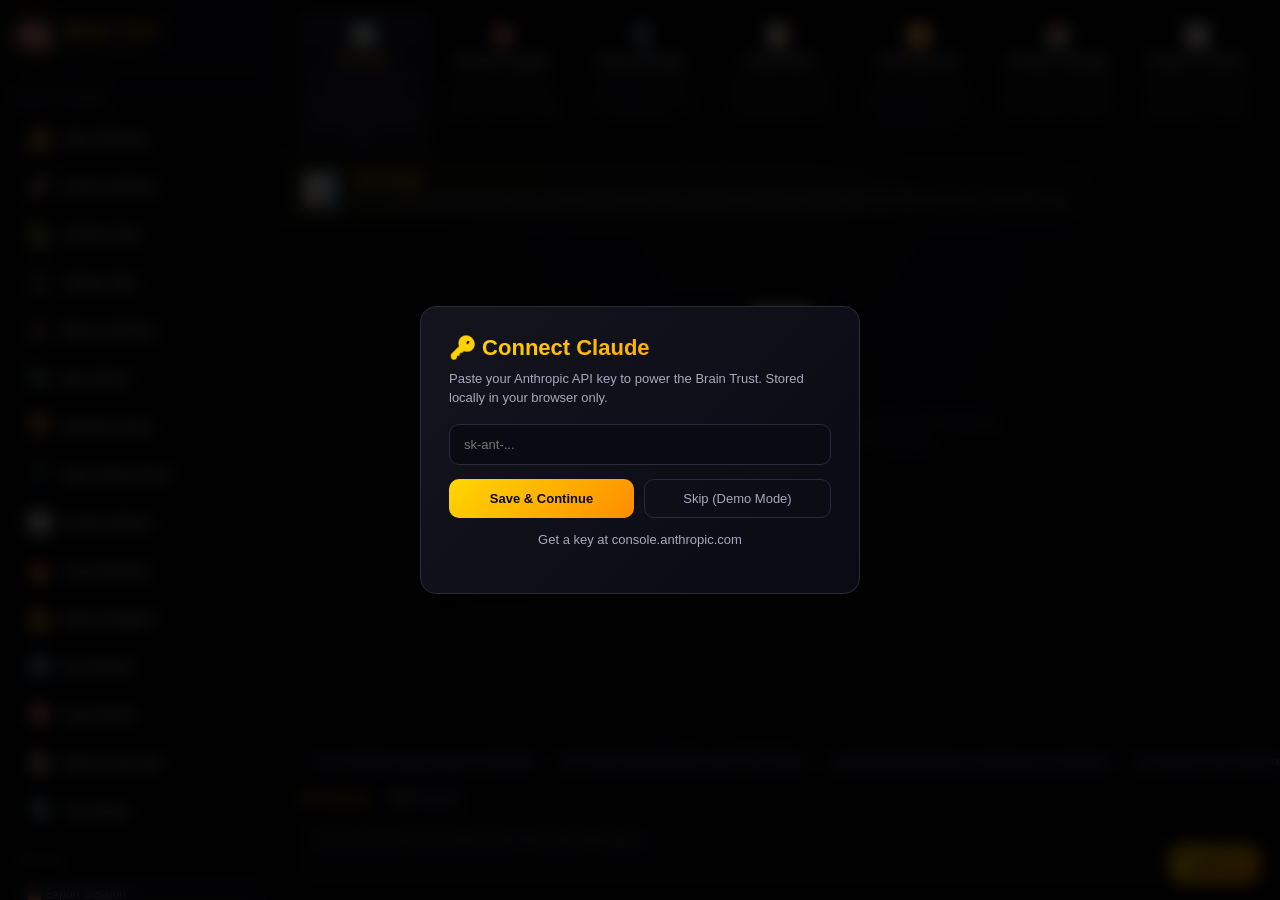
==== brain-trust/index.html @ 4b355547 "Restructure into two separate apps with a landing page - gym-tracker/  → GymTrack Pro (PWA, all asse" ====
<!DOCTYPE html>
<html lang="en">
<head>
<meta charset="UTF-8" />
<meta name="viewport" content="width=device-width, initial-scale=1.0" />
<title>AI Business Brain Trust v10</title>
<link rel="stylesheet" href="style.css" />
</head>
<body>
<div id="app">

  <!-- API KEY MODAL -->
  <div id="apiModal" class="modal">
    <div class="modal-card">
      <h2>🔑 Connect Claude</h2>
      <p>Paste your Anthropic API key to power the Brain Trust. Stored locally in your browser only.</p>
      <input id="apiKeyInput" type="password" placeholder="sk-ant-..." autocomplete="off" />
      <div class="modal-actions">
        <button id="saveKeyBtn" class="btn-primary">Save & Continue</button>
        <button id="skipKeyBtn" class="btn-ghost">Skip (Demo Mode)</button>
      </div>
      <p class="modal-hint">Get a key at console.anthropic.com</p>
    </div>
  </div>

  <!-- SIDEBAR -->
  <aside id="sidebar">
    <div class="brand">
      <div class="brand-logo">🧠</div>
      <div>
        <div class="brand-name">Brain Trust</div>
        <div class="brand-sub">v10 · 15 Experts</div>
      </div>
    </div>

    <div class="side-section">
      <div class="side-label">Select Expert</div>
      <div id="expertList" class="expert-list"></div>
    </div>

    <div class="side-section">
      <div class="side-label">Session</div>
      <button id="exportBtn" class="side-btn">📥 Export Session</button>
      <button id="clearBtn" class="side-btn">🗑️ Clear Chat</button>
      <button id="changeKeyBtn" class="side-btn">🔑 Change API Key</button>
    </div>

    <div class="side-section">
      <div class="side-label">Tags</div>
      <div id="tagList" class="tag-list"></div>
    </div>
  </aside>

  <!-- MAIN -->
  <main id="main">

    <!-- MODE TABS -->
    <nav id="modeTabs" class="mode-tabs"></nav>

    <!-- MODE HEADER -->
    <header id="modeHeader" class="mode-header">
      <div class="mode-header-icon">📊</div>
      <div class="mode-header-text">
        <div class="mode-header-name">Hot Seat</div>
        <div class="mode-header-desc">Describe your business or situation in detail. All 15 experts roast and audit it simultaneously, each finding the biggest problem from their lens with a severity rating.</div>
      </div>
    </header>

    <!-- CHAT -->
    <section id="chat" class="chat"></section>

    <!-- HINT CHIPS -->
    <div id="hintChips" class="hint-chips"></div>

    <!-- INPUT -->
    <footer class="composer">
      <div class="composer-meta">
        <span id="composerExpert" class="composer-expert">All Experts</span>
        <button id="tagBtn" class="composer-tag" title="Tag this conversation">🏷️ Untagged</button>
      </div>
      <div class="composer-row">
        <textarea id="userInput" placeholder="Describe your situation..." rows="2"></textarea>
        <button id="sendBtn" class="send-btn">Send ↗</button>
      </div>
    </footer>
  </main>
</div>

<script src="app.js"></script>
</body>
</html>
---- brain-trust/style.css ----
/* ── Reset ── */
*, *::before, *::after { box-sizing: border-box; margin: 0; padding: 0; }
html, body { height: 100%; }
body {
  font-family: -apple-system, BlinkMacSystemFont, "Segoe UI", Roboto, "Helvetica Neue", Arial, sans-serif;
  background: #0a0a0f;
  color: #e8e8ee;
  font-size: 14px;
  overflow: hidden;
}
button { font-family: inherit; cursor: pointer; border: none; background: none; color: inherit; }
input, textarea { font-family: inherit; }

/* ── Layout ── */
#app {
  display: grid;
  grid-template-columns: 280px 1fr;
  height: 100vh;
}

/* ── Sidebar ── */
#sidebar {
  background: linear-gradient(180deg, #0d0d14 0%, #08080d 100%);
  border-right: 1px solid #1f1f2e;
  overflow-y: auto;
  padding: 18px 14px;
  display: flex;
  flex-direction: column;
  gap: 22px;
}

.brand {
  display: flex;
  align-items: center;
  gap: 12px;
  padding-bottom: 14px;
  border-bottom: 1px solid #1a1a26;
}
.brand-logo {
  font-size: 32px;
  filter: drop-shadow(0 0 12px rgba(255, 200, 0, 0.5));
}
.brand-name {
  font-size: 18px;
  font-weight: 800;
  letter-spacing: -0.3px;
  background: linear-gradient(135deg, #ffd700, #ff8c00);
  -webkit-background-clip: text;
  -webkit-text-fill-color: transparent;
  background-clip: text;
}
.brand-sub {
  font-size: 11px;
  color: #6b6b80;
  margin-top: 2px;
}

.side-section { display: flex; flex-direction: column; gap: 8px; }
.side-label {
  font-size: 10px;
  font-weight: 700;
  text-transform: uppercase;
  letter-spacing: 1px;
  color: #6b6b80;
  margin-bottom: 4px;
}

.expert-list {
  display: flex;
  flex-direction: column;
  gap: 4px;
}
.expert-item {
  display: flex;
  align-items: center;
  gap: 10px;
  padding: 9px 10px;
  border-radius: 10px;
  cursor: pointer;
  transition: all 0.15s;
  border: 1px solid transparent;
}
.expert-item:hover {
  background: #14141f;
  border-color: #24243a;
}
.expert-item.active {
  background: linear-gradient(135deg, rgba(255, 215, 0, 0.12), rgba(255, 140, 0, 0.08));
  border-color: rgba(255, 215, 0, 0.4);
}
.expert-emoji {
  font-size: 20px;
  width: 28px;
  text-align: center;
}
.expert-name {
  font-size: 13px;
  font-weight: 600;
  color: #e8e8ee;
}
.expert-item.active .expert-name { color: #ffd700; }

.side-btn {
  text-align: left;
  padding: 9px 12px;
  border-radius: 8px;
  background: #14141f;
  border: 1px solid #1f1f2e;
  font-size: 12px;
  color: #c5c5d3;
  transition: all 0.15s;
}
.side-btn:hover {
  background: #1c1c2a;
  border-color: #2c2c42;
  color: #fff;
}

.tag-list { display: flex; flex-wrap: wrap; gap: 6px; }
.tag-pill {
  font-size: 11px;
  padding: 4px 9px;
  border-radius: 12px;
  background: #1a1a28;
  border: 1px solid #2a2a3e;
  color: #b8b8c8;
  cursor: pointer;
  transition: all 0.15s;
}
.tag-pill:hover { background: #25253a; color: #fff; }
.tag-pill.active { background: rgba(255, 215, 0, 0.15); border-color: rgba(255, 215, 0, 0.5); color: #ffd700; }
.tag-empty { font-size: 11px; color: #50506b; font-style: italic; }

/* ── Main ── */
#main {
  display: flex;
  flex-direction: column;
  background: radial-gradient(ellipse at top, #11111c 0%, #08080d 70%);
  overflow: hidden;
}

/* ── Mode Tabs ── */
.mode-tabs {
  display: grid;
  grid-template-columns: repeat(7, 1fr);
  gap: 4px;
  padding: 12px 16px 0;
  background: rgba(8, 8, 13, 0.8);
  border-bottom: 1px solid #1a1a26;
}
.mode-tab {
  display: flex;
  flex-direction: column;
  align-items: center;
  gap: 4px;
  padding: 10px 6px;
  border-radius: 10px 10px 0 0;
  border: 1px solid transparent;
  border-bottom: none;
  background: transparent;
  transition: all 0.15s;
  text-align: center;
}
.mode-tab:hover { background: #14141f; }
.mode-tab.active {
  background: linear-gradient(180deg, #1c1c2c, #14141f);
  border-color: rgba(255, 215, 0, 0.3);
}
.mode-tab-icon { font-size: 22px; }
.mode-tab-name {
  font-size: 12px;
  font-weight: 700;
  color: #e8e8ee;
}
.mode-tab.active .mode-tab-name { color: #ffd700; }
.mode-tab-desc {
  font-size: 9.5px;
  color: #6b6b80;
  line-height: 1.3;
  font-weight: 500;
}

/* ── Mode Header ── */
.mode-header {
  display: flex;
  align-items: center;
  gap: 14px;
  padding: 14px 20px;
  background: linear-gradient(90deg, rgba(255, 215, 0, 0.06), transparent);
  border-bottom: 1px solid #1a1a26;
}
.mode-header-icon { font-size: 32px; }
.mode-header-name {
  font-size: 17px;
  font-weight: 800;
  color: #ffd700;
  margin-bottom: 2px;
}
.mode-header-desc {
  font-size: 12.5px;
  color: #a8a8bd;
  line-height: 1.4;
}

/* ── Chat ── */
.chat {
  flex: 1;
  overflow-y: auto;
  padding: 20px 24px;
  display: flex;
  flex-direction: column;
  gap: 18px;
}

.msg { display: flex; flex-direction: column; gap: 8px; max-width: 100%; }

.msg-user {
  align-self: flex-end;
  max-width: 75%;
  padding: 12px 16px;
  border-radius: 16px 16px 4px 16px;
  background: linear-gradient(135deg, #2a2438, #1f1d2e);
  border: 1px solid #3a3550;
  color: #f0f0f8;
  font-size: 13.5px;
  line-height: 1.5;
}

.msg-ai-wrap {
  align-self: flex-start;
  width: 100%;
}

.expert-card {
  background: linear-gradient(135deg, #14141f 0%, #0f0f18 100%);
  border: 1px solid #24243a;
  border-radius: 14px;
  padding: 14px 16px;
  margin-bottom: 10px;
}
.expert-card-header {
  display: flex;
  align-items: center;
  gap: 10px;
  margin-bottom: 10px;
  padding-bottom: 10px;
  border-bottom: 1px solid #1f1f2e;
}
.expert-card-emoji { font-size: 26px; }
.expert-card-name {
  font-size: 14px;
  font-weight: 700;
  color: #ffd700;
}
.expert-card-title {
  font-size: 11px;
  color: #6b6b80;
}
.expert-card-body {
  font-size: 13px;
  line-height: 1.6;
  color: #d8d8e5;
  white-space: pre-wrap;
}

.severity {
  margin-left: auto;
  padding: 3px 9px;
  font-size: 10px;
  font-weight: 800;
  border-radius: 6px;
  letter-spacing: 0.5px;
}
.severity-CRITICAL { background: rgba(255, 60, 60, 0.18); color: #ff7070; border: 1px solid #ff404040; }
.severity-HIGH { background: rgba(255, 140, 0, 0.18); color: #ffa040; border: 1px solid #ff8c0040; }
.severity-MEDIUM { background: rgba(255, 215, 0, 0.15); color: #ffd700; border: 1px solid #ffd70040; }
.severity-LOW { background: rgba(120, 200, 120, 0.15); color: #8acc8a; border: 1px solid #78c87840; }

/* ── Hot Seat Grid ── */
.hotseat-grid {
  display: grid;
  grid-template-columns: repeat(2, 1fr);
  gap: 10px;
}
@media (max-width: 1200px) { .hotseat-grid { grid-template-columns: 1fr; } }

/* ── Decision Engine ── */
.decision-summary {
  padding: 14px 16px;
  margin-bottom: 14px;
  border-radius: 12px;
  background: linear-gradient(135deg, #1a1a28, #14141f);
  border: 1px solid #2a2a3e;
  text-align: center;
}
.decision-tally {
  font-size: 22px;
  font-weight: 800;
  margin-bottom: 6px;
}
.decision-verdict {
  font-size: 13px;
  color: #c5c5d3;
}
.vote-row {
  display: flex;
  align-items: center;
  gap: 10px;
  padding: 10px 12px;
  margin-bottom: 6px;
  background: #11111a;
  border: 1px solid #1f1f2e;
  border-radius: 10px;
}
.vote-emoji { font-size: 20px; }
.vote-name { font-weight: 700; font-size: 13px; min-width: 110px; color: #ffd700; }
.vote-badge {
  font-size: 10px;
  font-weight: 800;
  padding: 3px 8px;
  border-radius: 6px;
  letter-spacing: 0.5px;
}
.vote-YES { background: rgba(120, 200, 120, 0.2); color: #8acc8a; }
.vote-NO { background: rgba(255, 80, 80, 0.2); color: #ff7070; }
.vote-reason { flex: 1; font-size: 12.5px; color: #b8b8c8; line-height: 1.4; }

/* ── Calendar ── */
.day-calendar {
  display: grid;
  grid-template-columns: repeat(7, 1fr);
  gap: 6px;
  margin-top: 12px;
}
.day-cell {
  aspect-ratio: 1;
  padding: 6px;
  border-radius: 8px;
  background: #11111a;
  border: 1px solid #1f1f2e;
  display: flex;
  flex-direction: column;
  cursor: pointer;
  transition: all 0.15s;
  font-size: 10px;
}
.day-cell:hover { background: #1a1a26; border-color: #2c2c42; }
.day-cell.done {
  background: linear-gradient(135deg, rgba(120, 200, 120, 0.2), rgba(120, 200, 120, 0.05));
  border-color: rgba(120, 200, 120, 0.5);
}
.day-num { font-weight: 800; font-size: 13px; color: #ffd700; }
.day-task { font-size: 9.5px; color: #a8a8bd; line-height: 1.25; margin-top: 3px; flex: 1; overflow: hidden; }

/* ── Rating ── */
.msg-actions {
  display: flex;
  gap: 8px;
  margin-top: 4px;
  padding-left: 4px;
}
.rate-btn {
  font-size: 14px;
  opacity: 0.5;
  transition: all 0.15s;
  padding: 2px 4px;
  border-radius: 4px;
}
.rate-btn:hover { opacity: 1; transform: scale(1.15); }
.rate-btn.active { opacity: 1; }

/* ── Hint Chips ── */
.hint-chips {
  display: flex;
  gap: 8px;
  padding: 8px 24px 0;
  overflow-x: auto;
  scrollbar-width: thin;
}
.hint-chip {
  font-size: 11.5px;
  padding: 6px 12px;
  border-radius: 14px;
  background: #14141f;
  border: 1px solid #24243a;
  color: #a8a8bd;
  white-space: nowrap;
  cursor: pointer;
  transition: all 0.15s;
}
.hint-chip:hover {
  background: #1c1c2a;
  border-color: rgba(255, 215, 0, 0.4);
  color: #ffd700;
}

/* ── Composer ── */
.composer {
  padding: 12px 20px 16px;
  border-top: 1px solid #1a1a26;
  background: rgba(8, 8, 13, 0.9);
}
.composer-meta {
  display: flex;
  align-items: center;
  gap: 10px;
  margin-bottom: 8px;
  font-size: 11px;
}
.composer-expert {
  color: #ffd700;
  font-weight: 700;
}
.composer-tag {
  font-size: 11px;
  color: #8a8aa0;
  background: #14141f;
  border: 1px solid #24243a;
  padding: 3px 8px;
  border-radius: 10px;
  cursor: pointer;
}
.composer-tag:hover { color: #ffd700; border-color: #ffd700; }

.composer-row {
  display: flex;
  gap: 10px;
  align-items: flex-end;
}
#userInput {
  flex: 1;
  background: #11111a;
  border: 1px solid #24243a;
  border-radius: 12px;
  padding: 12px 14px;
  color: #e8e8ee;
  font-size: 14px;
  resize: none;
  min-height: 48px;
  max-height: 160px;
  line-height: 1.5;
  outline: none;
  transition: border-color 0.15s;
}
#userInput:focus { border-color: rgba(255, 215, 0, 0.5); }
.send-btn {
  padding: 12px 22px;
  background: linear-gradient(135deg, #ffd700, #ff8c00);
  color: #0a0a0f;
  font-weight: 800;
  border-radius: 12px;
  font-size: 13px;
  transition: all 0.15s;
}
.send-btn:hover { transform: translateY(-1px); box-shadow: 0 4px 12px rgba(255, 215, 0, 0.3); }
.send-btn:disabled { opacity: 0.5; cursor: not-allowed; transform: none; box-shadow: none; }

/* ── Loading ── */
.loading {
  display: flex;
  align-items: center;
  gap: 10px;
  padding: 14px 16px;
  color: #8a8aa0;
  font-size: 13px;
}
.spinner {
  width: 16px;
  height: 16px;
  border: 2px solid #2a2a3e;
  border-top-color: #ffd700;
  border-radius: 50%;
  animation: spin 0.8s linear infinite;
}
@keyframes spin { to { transform: rotate(360deg); } }

/* ── Empty state ── */
.empty-state {
  text-align: center;
  padding: 60px 20px;
  color: #6b6b80;
}
.empty-state-icon { font-size: 56px; margin-bottom: 14px; }
.empty-state-title { font-size: 18px; font-weight: 700; color: #c5c5d3; margin-bottom: 6px; }
.empty-state-desc { font-size: 13px; max-width: 480px; margin: 0 auto; line-height: 1.5; }

/* ── Modal ── */
.modal {
  position: fixed;
  inset: 0;
  background: rgba(0, 0, 0, 0.85);
  display: none;
  align-items: center;
  justify-content: center;
  z-index: 1000;
  backdrop-filter: blur(8px);
}
.modal.open { display: flex; }
.modal-card {
  background: linear-gradient(135deg, #14141f, #0a0a13);
  border: 1px solid #2a2a3e;
  border-radius: 16px;
  padding: 28px;
  max-width: 440px;
  width: 90%;
  box-shadow: 0 12px 48px rgba(0, 0, 0, 0.5);
}
.modal-card h2 {
  font-size: 22px;
  margin-bottom: 8px;
  background: linear-gradient(135deg, #ffd700, #ff8c00);
  -webkit-background-clip: text;
  -webkit-text-fill-color: transparent;
}
.modal-card p { color: #a8a8bd; font-size: 13px; margin-bottom: 16px; line-height: 1.5; }
.modal-card input {
  width: 100%;
  padding: 12px 14px;
  background: #0a0a13;
  border: 1px solid #2a2a3e;
  border-radius: 10px;
  color: #e8e8ee;
  font-size: 13px;
  margin-bottom: 14px;
  outline: none;
}
.modal-card input:focus { border-color: #ffd700; }
.modal-actions { display: flex; gap: 10px; }
.btn-primary {
  flex: 1;
  padding: 11px 16px;
  background: linear-gradient(135deg, #ffd700, #ff8c00);
  color: #0a0a0f;
  font-weight: 800;
  border-radius: 10px;
  font-size: 13px;
}
.btn-ghost {
  flex: 1;
  padding: 11px 16px;
  background: transparent;
  color: #a8a8bd;
  border: 1px solid #2a2a3e;
  border-radius: 10px;
  font-size: 13px;
}
.btn-ghost:hover { background: #14141f; color: #fff; }
.modal-hint { text-align: center; font-size: 11px; color: #6b6b80; margin-top: 12px; margin-bottom: 0; }

/* ── Mixtape ── */
.mixtape-block {
  display: flex;
  gap: 12px;
  padding: 12px 14px;
  margin-bottom: 8px;
  background: #11111a;
  border-left: 3px solid #ffd700;
  border-radius: 0 10px 10px 0;
}
.mixtape-emoji { font-size: 22px; }
.mixtape-content { flex: 1; }
.mixtape-name {
  font-size: 12px;
  font-weight: 700;
  color: #ffd700;
  margin-bottom: 4px;
}
.mixtape-text {
  font-size: 13px;
  line-height: 1.55;
  color: #d8d8e5;
}

/* Scrollbar */
::-webkit-scrollbar { width: 8px; height: 8px; }
::-webkit-scrollbar-track { background: transparent; }
::-webkit-scrollbar-thumb { background: #24243a; border-radius: 4px; }
::-webkit-scrollbar-thumb:hover { background: #34344a; }

/* Responsive */
@media (max-width: 900px) {
  #app { grid-template-columns: 1fr; }
  #sidebar { display: none; }
  .mode-tabs { grid-template-columns: repeat(4, 1fr); }
  .mode-tab-desc { display: none; }
}
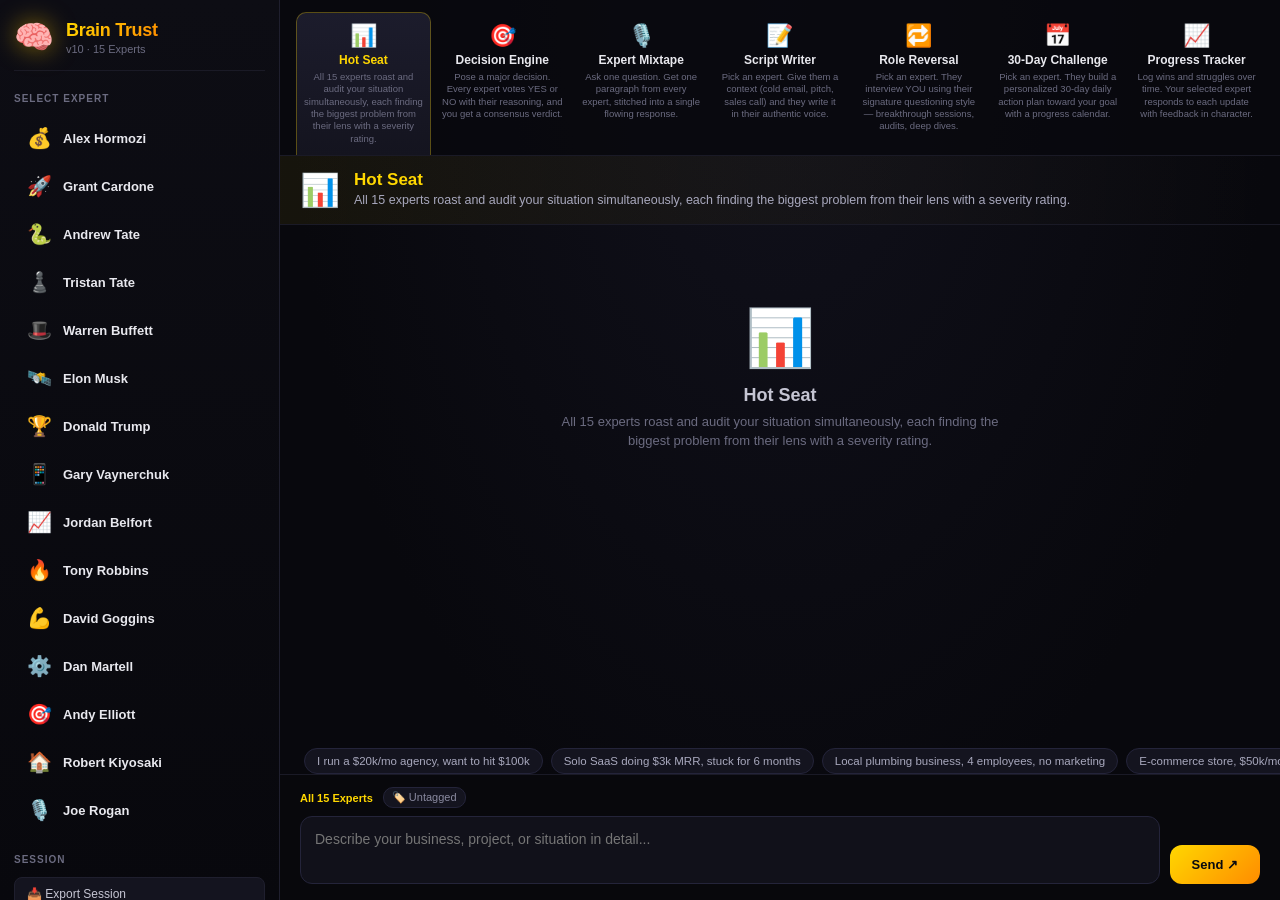
==== commit 3e0997bf: "Brain Trust: switch to fully offline demo mode (no API key)" ====
--- a/brain-trust/index.html
+++ b/brain-trust/index.html
@@ -8,20 +8,6 @@
 </head>
 <body>
 <div id="app">
-
-  <!-- API KEY MODAL -->
-  <div id="apiModal" class="modal">
-    <div class="modal-card">
-      <h2>🔑 Connect Claude</h2>
-      <p>Paste your Anthropic API key to power the Brain Trust. Stored locally in your browser only.</p>
-      <input id="apiKeyInput" type="password" placeholder="sk-ant-..." autocomplete="off" />
-      <div class="modal-actions">
-        <button id="saveKeyBtn" class="btn-primary">Save & Continue</button>
-        <button id="skipKeyBtn" class="btn-ghost">Skip (Demo Mode)</button>
-      </div>
-      <p class="modal-hint">Get a key at console.anthropic.com</p>
-    </div>
-  </div>
 
   <!-- SIDEBAR -->
   <aside id="sidebar">
@@ -42,7 +28,6 @@
       <div class="side-label">Session</div>
       <button id="exportBtn" class="side-btn">📥 Export Session</button>
       <button id="clearBtn" class="side-btn">🗑️ Clear Chat</button>
-      <button id="changeKeyBtn" class="side-btn">🔑 Change API Key</button>
     </div>
 
     <div class="side-section">
--- a/brain-trust/style.css
+++ b/brain-trust/style.css
@@ -484,69 +484,6 @@
 .empty-state-title { font-size: 18px; font-weight: 700; color: #c5c5d3; margin-bottom: 6px; }
 .empty-state-desc { font-size: 13px; max-width: 480px; margin: 0 auto; line-height: 1.5; }
 
-/* ── Modal ── */
-.modal {
-  position: fixed;
-  inset: 0;
-  background: rgba(0, 0, 0, 0.85);
-  display: none;
-  align-items: center;
-  justify-content: center;
-  z-index: 1000;
-  backdrop-filter: blur(8px);
-}
-.modal.open { display: flex; }
-.modal-card {
-  background: linear-gradient(135deg, #14141f, #0a0a13);
-  border: 1px solid #2a2a3e;
-  border-radius: 16px;
-  padding: 28px;
-  max-width: 440px;
-  width: 90%;
-  box-shadow: 0 12px 48px rgba(0, 0, 0, 0.5);
-}
-.modal-card h2 {
-  font-size: 22px;
-  margin-bottom: 8px;
-  background: linear-gradient(135deg, #ffd700, #ff8c00);
-  -webkit-background-clip: text;
-  -webkit-text-fill-color: transparent;
-}
-.modal-card p { color: #a8a8bd; font-size: 13px; margin-bottom: 16px; line-height: 1.5; }
-.modal-card input {
-  width: 100%;
-  padding: 12px 14px;
-  background: #0a0a13;
-  border: 1px solid #2a2a3e;
-  border-radius: 10px;
-  color: #e8e8ee;
-  font-size: 13px;
-  margin-bottom: 14px;
-  outline: none;
-}
-.modal-card input:focus { border-color: #ffd700; }
-.modal-actions { display: flex; gap: 10px; }
-.btn-primary {
-  flex: 1;
-  padding: 11px 16px;
-  background: linear-gradient(135deg, #ffd700, #ff8c00);
-  color: #0a0a0f;
-  font-weight: 800;
-  border-radius: 10px;
-  font-size: 13px;
-}
-.btn-ghost {
-  flex: 1;
-  padding: 11px 16px;
-  background: transparent;
-  color: #a8a8bd;
-  border: 1px solid #2a2a3e;
-  border-radius: 10px;
-  font-size: 13px;
-}
-.btn-ghost:hover { background: #14141f; color: #fff; }
-.modal-hint { text-align: center; font-size: 11px; color: #6b6b80; margin-top: 12px; margin-bottom: 0; }
-
 /* ── Mixtape ── */
 .mixtape-block {
   display: flex;
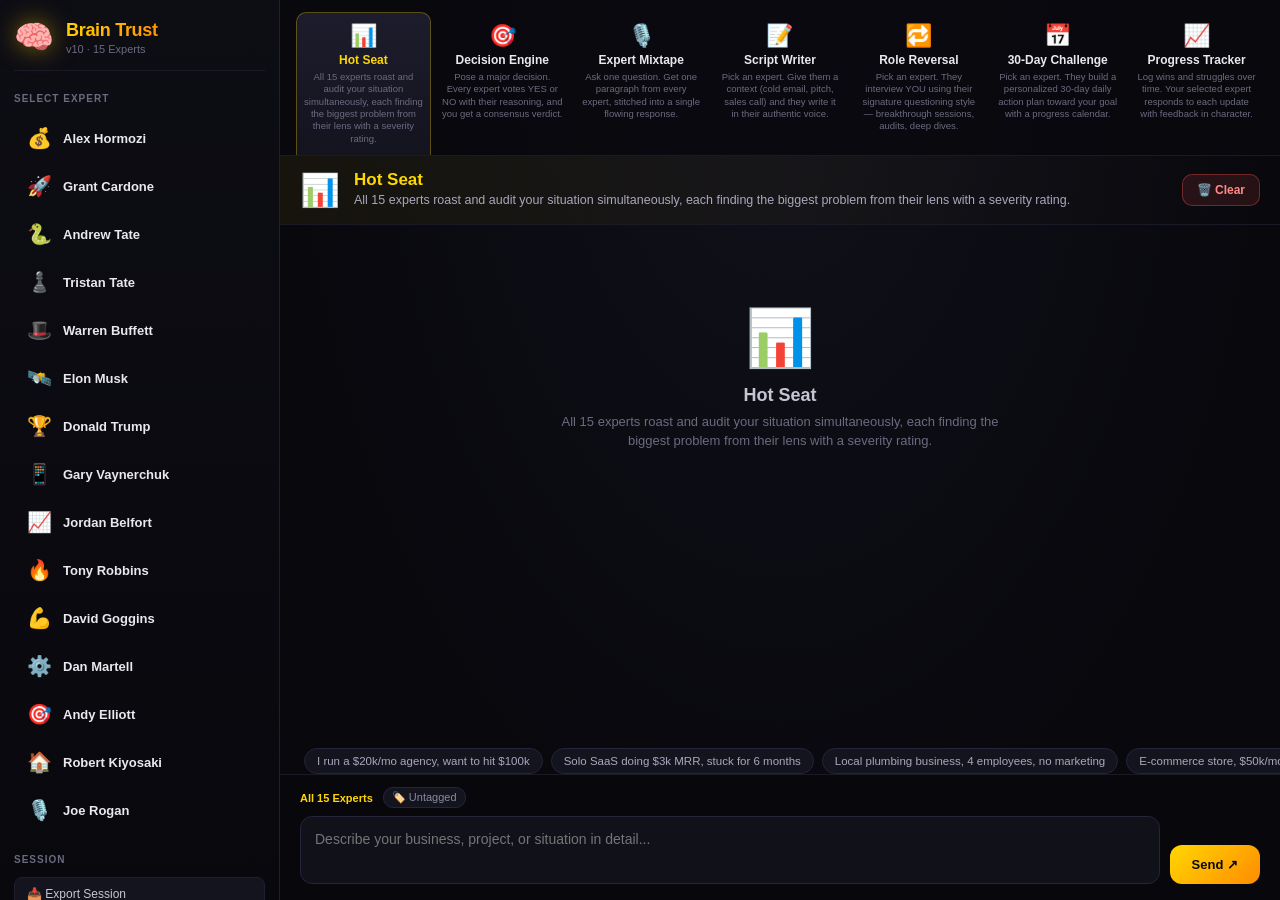
==== commit d1d7e4f8: "Brain Trust: add Clear button to mode header" ====
--- a/brain-trust/index.html
+++ b/brain-trust/index.html
@@ -49,6 +49,7 @@
         <div class="mode-header-name">Hot Seat</div>
         <div class="mode-header-desc">Describe your business or situation in detail. All 15 experts roast and audit it simultaneously, each finding the biggest problem from their lens with a severity rating.</div>
       </div>
+      <button id="clearChatBtn" class="clear-chat-btn" title="Clear all chat history">🗑️ Clear</button>
     </header>
 
     <!-- CHAT -->
--- a/brain-trust/style.css
+++ b/brain-trust/style.css
@@ -200,6 +200,23 @@
   font-size: 12.5px;
   color: #a8a8bd;
   line-height: 1.4;
+}
+.mode-header-text { flex: 1; min-width: 0; }
+.clear-chat-btn {
+  padding: 8px 14px;
+  background: rgba(255, 80, 80, 0.12);
+  border: 1px solid rgba(255, 80, 80, 0.35);
+  color: #ff8a8a;
+  border-radius: 10px;
+  font-size: 12px;
+  font-weight: 700;
+  white-space: nowrap;
+  transition: all 0.15s;
+}
+.clear-chat-btn:hover {
+  background: rgba(255, 80, 80, 0.22);
+  border-color: rgba(255, 80, 80, 0.6);
+  color: #fff;
 }
 
 /* ── Chat ── */
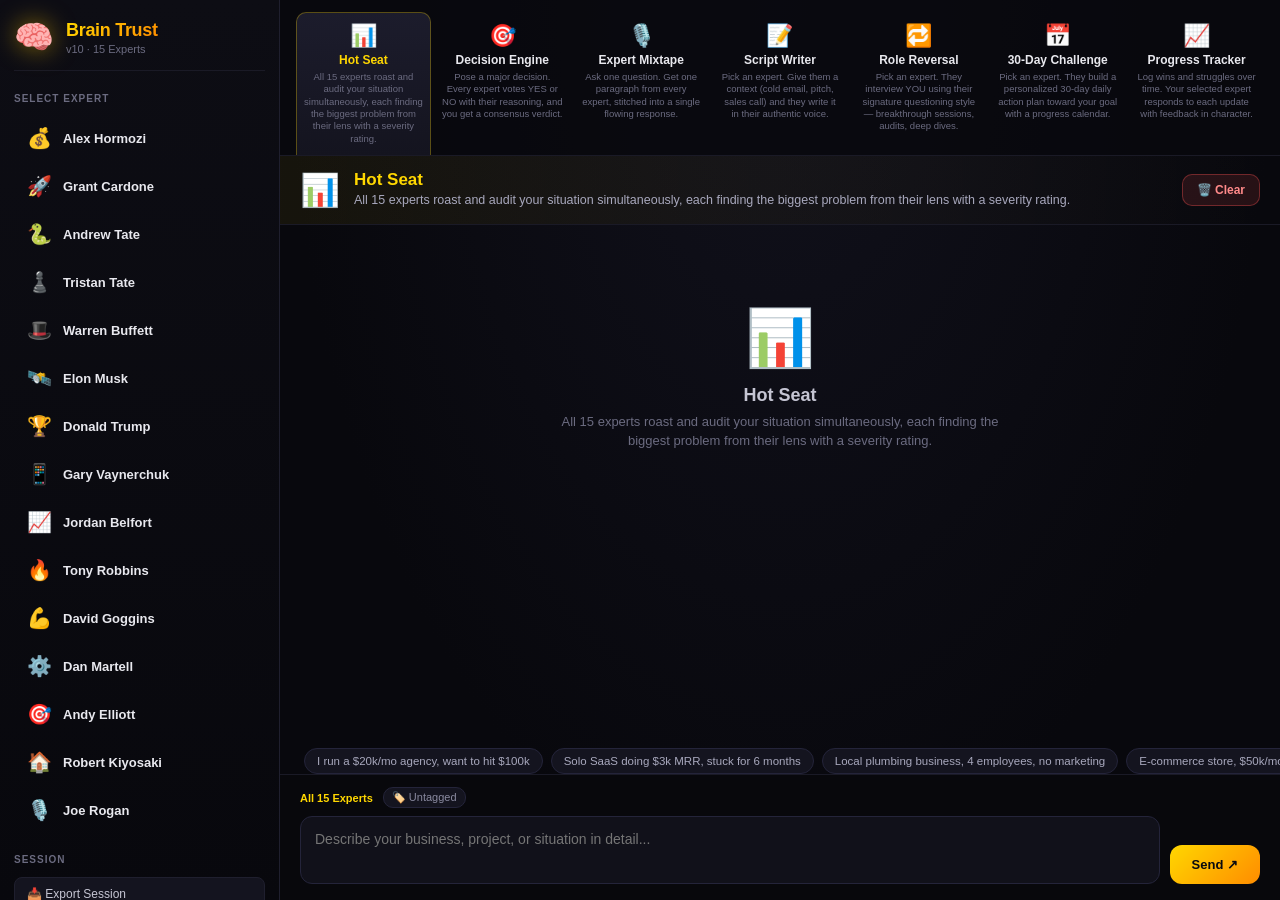
==== commit a365ccf6: "Clean stock display + add searchable Glossary - Removed visible 'Form 4' / 'accession' jargon. SEC f" ====
--- a/brain-trust/index.html
+++ b/brain-trust/index.html
@@ -28,6 +28,7 @@
       <div class="side-label">Session</div>
       <button id="exportBtn" class="side-btn">📥 Export Session</button>
       <button id="clearBtn" class="side-btn">🗑️ Clear Chat</button>
+      <button id="glossaryBtn" class="side-btn">📖 Glossary</button>
     </div>
 
     <div class="side-section">
@@ -49,8 +50,21 @@
         <div class="mode-header-name">Hot Seat</div>
         <div class="mode-header-desc">Describe your business or situation in detail. All 15 experts roast and audit it simultaneously, each finding the biggest problem from their lens with a severity rating.</div>
       </div>
+      <button id="glossaryBtnMobile" class="glossary-btn" title="Open glossary">📖 Glossary</button>
       <button id="clearChatBtn" class="clear-chat-btn" title="Clear all chat history">🗑️ Clear</button>
     </header>
+
+    <!-- GLOSSARY DRAWER -->
+    <div id="glossaryDrawer" class="glossary-drawer">
+      <div class="glossary-card">
+        <div class="glossary-head">
+          <div class="glossary-title">📖 Glossary</div>
+          <button id="closeGlossary" class="glossary-close">✕</button>
+        </div>
+        <input id="glossarySearch" class="glossary-search" type="text" placeholder="Search a term…" />
+        <div id="glossaryList" class="glossary-list"></div>
+      </div>
+    </div>
 
     <!-- CHAT -->
     <section id="chat" class="chat"></section>
--- a/brain-trust/style.css
+++ b/brain-trust/style.css
@@ -538,3 +538,119 @@
   .mode-tabs { grid-template-columns: repeat(4, 1fr); }
   .mode-tab-desc { display: none; }
 }
+
+/* ── Glossary ── */
+.glossary-btn {
+  padding: 8px 12px;
+  margin-right: 8px;
+  background: rgba(120, 200, 255, 0.1);
+  border: 1px solid rgba(120, 200, 255, 0.3);
+  color: #8acfff;
+  border-radius: 10px;
+  font-size: 12px;
+  font-weight: 700;
+  white-space: nowrap;
+  transition: all 0.15s;
+}
+.glossary-btn:hover {
+  background: rgba(120, 200, 255, 0.2);
+  border-color: rgba(120, 200, 255, 0.6);
+  color: #fff;
+}
+.glossary-drawer {
+  position: fixed;
+  inset: 0;
+  background: rgba(0, 0, 0, 0.7);
+  display: none;
+  align-items: center;
+  justify-content: center;
+  z-index: 900;
+  backdrop-filter: blur(6px);
+  padding: 24px;
+}
+.glossary-drawer.open { display: flex; }
+.glossary-card {
+  background: linear-gradient(135deg, #14141f, #0a0a13);
+  border: 1px solid #2a2a3e;
+  border-radius: 16px;
+  width: 100%;
+  max-width: 560px;
+  max-height: 85vh;
+  display: flex;
+  flex-direction: column;
+  overflow: hidden;
+  box-shadow: 0 12px 48px rgba(0, 0, 0, 0.5);
+}
+.glossary-head {
+  display: flex;
+  align-items: center;
+  justify-content: space-between;
+  padding: 16px 20px;
+  border-bottom: 1px solid #1f1f2e;
+}
+.glossary-title {
+  font-size: 18px;
+  font-weight: 800;
+  background: linear-gradient(135deg, #ffd700, #ff8c00);
+  -webkit-background-clip: text;
+  -webkit-text-fill-color: transparent;
+}
+.glossary-close {
+  font-size: 18px;
+  width: 32px;
+  height: 32px;
+  border-radius: 8px;
+  background: #1c1c2a;
+  color: #a8a8bd;
+}
+.glossary-close:hover { background: #25253a; color: #fff; }
+.glossary-search {
+  margin: 12px 20px 6px;
+  padding: 10px 14px;
+  background: #0a0a13;
+  border: 1px solid #2a2a3e;
+  border-radius: 10px;
+  color: #e8e8ee;
+  font-size: 13px;
+  outline: none;
+}
+.glossary-search:focus { border-color: rgba(120, 200, 255, 0.6); }
+.glossary-list {
+  flex: 1;
+  overflow-y: auto;
+  padding: 6px 20px 20px;
+}
+.glossary-cat {
+  font-size: 10px;
+  font-weight: 800;
+  letter-spacing: 1.2px;
+  text-transform: uppercase;
+  color: #ffd700;
+  margin: 18px 0 8px;
+  padding-bottom: 4px;
+  border-bottom: 1px solid #1f1f2e;
+}
+.glossary-item {
+  padding: 10px 0;
+  border-bottom: 1px solid #16161f;
+}
+.glossary-term {
+  font-size: 13px;
+  font-weight: 700;
+  color: #e8e8ee;
+  margin-bottom: 3px;
+}
+.glossary-def {
+  font-size: 12.5px;
+  color: #b8b8c8;
+  line-height: 1.55;
+}
+.glossary-empty {
+  padding: 30px 0;
+  text-align: center;
+  color: #6b6b80;
+  font-size: 13px;
+}
+@media (max-width: 900px) {
+  .glossary-btn { padding: 6px 9px; font-size: 11px; }
+}
